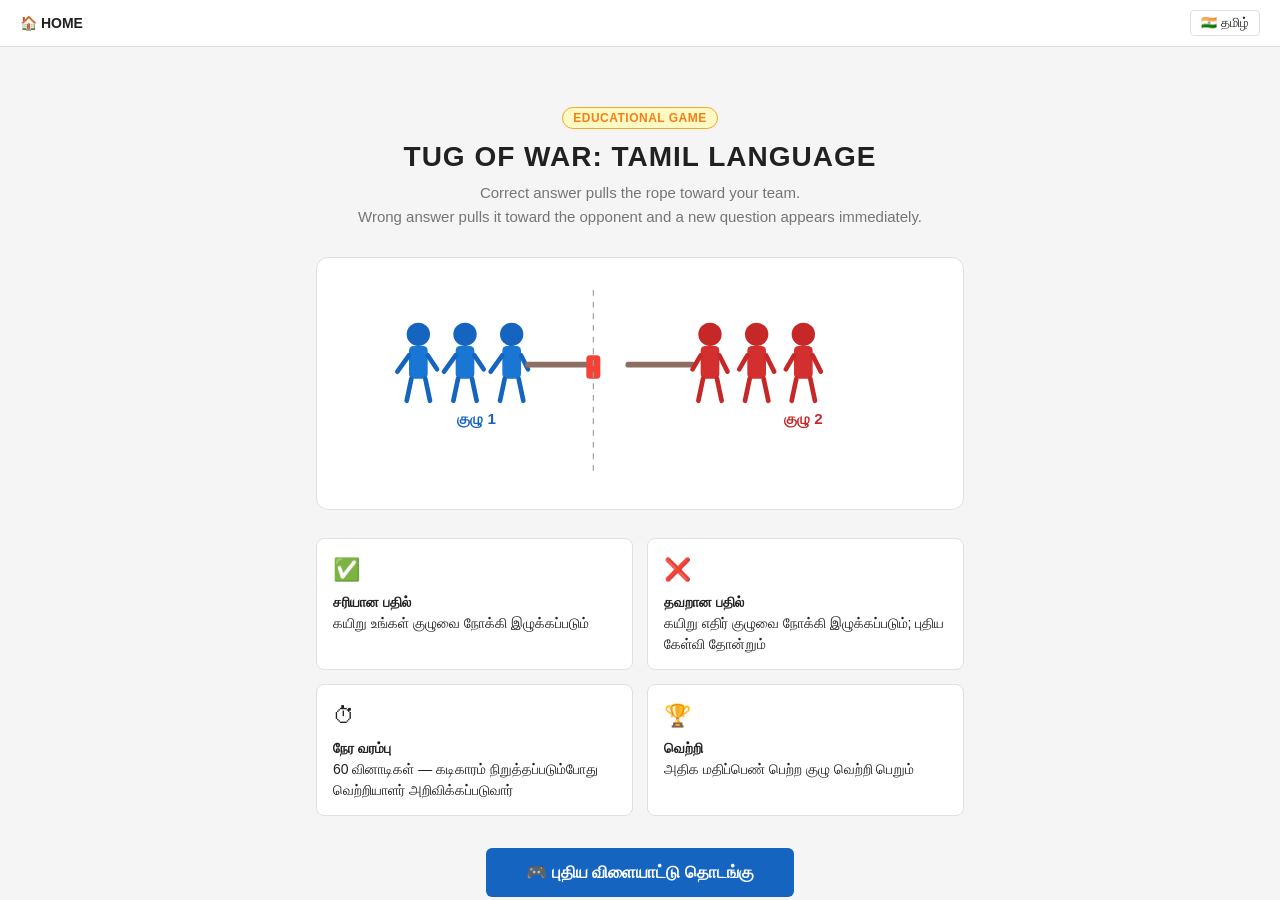
==== game/index.html @ 1cb3b63b "Add files via upload" ====
<!DOCTYPE html>
<html lang="ta">
<head>
  <meta charset="UTF-8" />
  <meta name="viewport" content="width=device-width, initial-scale=1.0" />
  <title>Tug of War: Tamil Language</title>
  <link rel="stylesheet" href="css/style.css" />
  <style>
    .hero-badge {
      display: inline-block;
      background: #FFF9C4;
      border: 1px solid #F9A825;
      color: #F57F17;
      font-size: 12px;
      font-weight: 700;
      padding: 3px 10px;
      border-radius: 20px;
      margin-bottom: 12px;
      letter-spacing: .5px;
    }
  </style>
</head>
<body>

<!-- Nav -->
<nav class="nav-bar">
  <span class="home-link">🏠 HOME</span>
  <span class="lang-badge">🇮🇳 தமிழ்</span>
</nav>

<!-- Landing -->
<main class="landing-wrapper">
  <span class="hero-badge">EDUCATIONAL GAME</span>
  <h1 class="game-title">TUG OF WAR: TAMIL LANGUAGE</h1>
  <p class="game-subtitle">
    Correct answer pulls the rope toward your team.<br>
    Wrong answer pulls it toward the opponent and a new question appears immediately.
  </p>

  <!-- Illustration -->
  <div class="landing-illustration">
    <svg class="tug-svg" viewBox="0 0 480 160" xmlns="http://www.w3.org/2000/svg">
      <!-- Team 1 (blue) figures -->
      <g transform="translate(30,20)">
        <!-- Person 1 -->
        <circle cx="20" cy="18" r="10" fill="#1565C0"/>
        <rect x="12" y="28" width="16" height="28" rx="4" fill="#1976D2"/>
        <line x1="12" y1="36" x2="2" y2="50" stroke="#1565C0" stroke-width="4" stroke-linecap="round"/>
        <line x1="28" y1="36" x2="36" y2="48" stroke="#1565C0" stroke-width="4" stroke-linecap="round"/>
        <line x1="14" y1="56" x2="10" y2="75" stroke="#1565C0" stroke-width="4" stroke-linecap="round"/>
        <line x1="26" y1="56" x2="30" y2="75" stroke="#1565C0" stroke-width="4" stroke-linecap="round"/>
        <!-- Person 2 -->
        <circle cx="60" cy="18" r="10" fill="#1565C0"/>
        <rect x="52" y="28" width="16" height="28" rx="4" fill="#1976D2"/>
        <line x1="52" y1="36" x2="42" y2="50" stroke="#1565C0" stroke-width="4" stroke-linecap="round"/>
        <line x1="68" y1="36" x2="76" y2="48" stroke="#1565C0" stroke-width="4" stroke-linecap="round"/>
        <line x1="54" y1="56" x2="50" y2="75" stroke="#1565C0" stroke-width="4" stroke-linecap="round"/>
        <line x1="66" y1="56" x2="70" y2="75" stroke="#1565C0" stroke-width="4" stroke-linecap="round"/>
        <!-- Person 3 -->
        <circle cx="100" cy="18" r="10" fill="#1565C0"/>
        <rect x="92" y="28" width="16" height="28" rx="4" fill="#1976D2"/>
        <line x1="92" y1="36" x2="82" y2="50" stroke="#1565C0" stroke-width="4" stroke-linecap="round"/>
        <line x1="108" y1="36" x2="114" y2="48" stroke="#1565C0" stroke-width="4" stroke-linecap="round"/>
        <line x1="94" y1="56" x2="90" y2="75" stroke="#1565C0" stroke-width="4" stroke-linecap="round"/>
        <line x1="106" y1="56" x2="110" y2="75" stroke="#1565C0" stroke-width="4" stroke-linecap="round"/>
        <!-- Rope from team 1 -->
        <line x1="114" y1="44" x2="170" y2="44" stroke="#8D6E63" stroke-width="5" stroke-linecap="round"/>
      </g>

      <!-- Center marker -->
      <rect x="194" y="56" width="12" height="20" rx="3" fill="#F44336"/>
      <!-- Dashed center line -->
      <line x1="200" y1="0" x2="200" y2="160" stroke="#9E9E9E" stroke-width="1" stroke-dasharray="5,5"/>

      <!-- Team 2 (red) figures -->
      <g transform="translate(230,20)">
        <!-- Rope to team 2 -->
        <line x1="0" y1="44" x2="55" y2="44" stroke="#8D6E63" stroke-width="5" stroke-linecap="round"/>
        <!-- Person 1 -->
        <circle cx="70" cy="18" r="10" fill="#C62828"/>
        <rect x="62" y="28" width="16" height="28" rx="4" fill="#D32F2F"/>
        <line x1="62" y1="36" x2="55" y2="48" stroke="#C62828" stroke-width="4" stroke-linecap="round"/>
        <line x1="78" y1="36" x2="85" y2="50" stroke="#C62828" stroke-width="4" stroke-linecap="round"/>
        <line x1="64" y1="56" x2="60" y2="75" stroke="#C62828" stroke-width="4" stroke-linecap="round"/>
        <line x1="76" y1="56" x2="80" y2="75" stroke="#C62828" stroke-width="4" stroke-linecap="round"/>
        <!-- Person 2 -->
        <circle cx="110" cy="18" r="10" fill="#C62828"/>
        <rect x="102" y="28" width="16" height="28" rx="4" fill="#D32F2F"/>
        <line x1="102" y1="36" x2="95" y2="48" stroke="#C62828" stroke-width="4" stroke-linecap="round"/>
        <line x1="118" y1="36" x2="125" y2="50" stroke="#C62828" stroke-width="4" stroke-linecap="round"/>
        <line x1="104" y1="56" x2="100" y2="75" stroke="#C62828" stroke-width="4" stroke-linecap="round"/>
        <line x1="116" y1="56" x2="120" y2="75" stroke="#C62828" stroke-width="4" stroke-linecap="round"/>
        <!-- Person 3 -->
        <circle cx="150" cy="18" r="10" fill="#C62828"/>
        <rect x="142" y="28" width="16" height="28" rx="4" fill="#D32F2F"/>
        <line x1="142" y1="36" x2="135" y2="48" stroke="#C62828" stroke-width="4" stroke-linecap="round"/>
        <line x1="158" y1="36" x2="165" y2="50" stroke="#C62828" stroke-width="4" stroke-linecap="round"/>
        <line x1="144" y1="56" x2="140" y2="75" stroke="#C62828" stroke-width="4" stroke-linecap="round"/>
        <line x1="156" y1="56" x2="160" y2="75" stroke="#C62828" stroke-width="4" stroke-linecap="round"/>
      </g>

      <!-- Labels -->
      <text x="100" y="115" text-anchor="middle" font-size="13" font-weight="700" fill="#1565C0">குழு 1</text>
      <text x="380" y="115" text-anchor="middle" font-size="13" font-weight="700" fill="#C62828">குழு 2</text>
    </svg>
  </div>

  <!-- Rule cards -->
  <div class="rule-cards">
    <div class="rule-card">
      <span class="rule-icon">✅</span>
      <strong>சரியான பதில்</strong><br>
      கயிறு உங்கள் குழுவை நோக்கி இழுக்கப்படும்
    </div>
    <div class="rule-card">
      <span class="rule-icon">❌</span>
      <strong>தவறான பதில்</strong><br>
      கயிறு எதிர் குழுவை நோக்கி இழுக்கப்படும்; புதிய கேள்வி தோன்றும்
    </div>
    <div class="rule-card">
      <span class="rule-icon">⏱</span>
      <strong>நேர வரம்பு</strong><br>
      60 வினாடிகள் — கடிகாரம் நிறுத்தப்படும்போது வெற்றியாளர் அறிவிக்கப்படுவார்
    </div>
    <div class="rule-card">
      <span class="rule-icon">🏆</span>
      <strong>வெற்றி</strong><br>
      அதிக மதிப்பெண் பெற்ற குழு வெற்றி பெறும்
    </div>
  </div>

  <a href="setup.html">
    <button class="btn btn-primary" style="font-size:17px; padding:14px 40px;">
      🎮 புதிய விளையாட்டு தொடங்கு
    </button>
  </a>
</main>

</body>
</html>
---- game/css/style.css ----
/* ── Reset & Base ── */
*, *::before, *::after { box-sizing: border-box; margin: 0; padding: 0; }

:root {
  --blue:       #1565C0;
  --blue-light: #1976D2;
  --blue-bg:    #E3F2FD;
  --red:        #C62828;
  --red-light:  #D32F2F;
  --red-bg:     #FFEBEE;
  --gray-bg:    #F5F5F5;
  --gray-card:  #FFFFFF;
  --border:     #E0E0E0;
  --text:       #212121;
  --text-muted: #757575;
  --green:      #2E7D32;
  --timer-bg:   #37474F;
}

body {
  font-family: 'Segoe UI', Arial, sans-serif;
  background: var(--gray-bg);
  color: var(--text);
  min-height: 100vh;
}

/* ── Shared Nav Bar ── */
.nav-bar {
  background: var(--gray-card);
  border-bottom: 1px solid var(--border);
  display: flex;
  align-items: center;
  justify-content: space-between;
  padding: 10px 20px;
  font-size: 14px;
}
.nav-bar .home-link {
  display: flex;
  align-items: center;
  gap: 6px;
  font-weight: 600;
  color: var(--text);
  text-decoration: none;
}
.nav-bar .lang-badge {
  border: 1px solid var(--border);
  padding: 4px 10px;
  border-radius: 4px;
  font-size: 13px;
}

/* ── Buttons ── */
.btn {
  display: inline-flex;
  align-items: center;
  justify-content: center;
  gap: 8px;
  padding: 12px 28px;
  border: none;
  border-radius: 6px;
  font-size: 15px;
  font-weight: 600;
  cursor: pointer;
  transition: opacity .15s, transform .1s;
}
.btn:active { transform: scale(.97); }
.btn-primary  { background: var(--blue); color: #fff; }
.btn-primary:hover  { opacity: .9; }
.btn-red      { background: var(--red);  color: #fff; }
.btn-red:hover      { opacity: .9; }
.btn-outline  { background: transparent; border: 2px solid var(--blue); color: var(--blue); }
.btn-outline:hover  { background: var(--blue-bg); }
.btn-green    { background: var(--green); color: #fff; }
.btn-green:hover    { opacity: .9; }
.btn-disabled { background: #BDBDBD; color: #fff; cursor: not-allowed; }

/* ── Cards ── */
.card {
  background: var(--gray-card);
  border-radius: 10px;
  box-shadow: 0 2px 8px rgba(0,0,0,.08);
  padding: 24px;
}

/* ── LANDING PAGE ── */
.landing-wrapper {
  max-width: 680px;
  margin: 60px auto;
  padding: 0 16px;
  text-align: center;
}
.landing-wrapper .game-title {
  font-size: 28px;
  font-weight: 800;
  letter-spacing: 1px;
  color: var(--text);
  margin-bottom: 8px;
}
.landing-wrapper .game-subtitle {
  color: var(--text-muted);
  margin-bottom: 28px;
  font-size: 15px;
  line-height: 1.6;
}
.landing-illustration {
  background: var(--gray-card);
  border-radius: 12px;
  border: 1px solid var(--border);
  padding: 32px 16px;
  margin-bottom: 28px;
  display: flex;
  align-items: center;
  justify-content: center;
}
.tug-svg { width: 100%; max-width: 480px; height: auto; }
.rule-cards {
  display: grid;
  grid-template-columns: 1fr 1fr;
  gap: 14px;
  margin-bottom: 32px;
  text-align: left;
}
.rule-card {
  background: var(--gray-card);
  border: 1px solid var(--border);
  border-radius: 8px;
  padding: 14px 16px;
  font-size: 14px;
  line-height: 1.5;
}
.rule-card .rule-icon { font-size: 22px; margin-bottom: 6px; display: block; }

/* ── SETUP PAGE ── */
.setup-wrapper {
  max-width: 520px;
  margin: 48px auto;
  padding: 0 16px;
}
.setup-wrapper h1 {
  font-size: 22px;
  font-weight: 700;
  margin-bottom: 24px;
  text-align: center;
}
.setup-section { margin-bottom: 24px; }
.setup-section label {
  display: block;
  font-size: 13px;
  font-weight: 600;
  color: var(--text-muted);
  text-transform: uppercase;
  letter-spacing: .5px;
  margin-bottom: 8px;
}
.team-inputs { display: flex; gap: 12px; }
.team-input-group { flex: 1; }
.team-input-group span {
  display: block;
  font-size: 12px;
  font-weight: 700;
  margin-bottom: 6px;
  padding: 3px 10px;
  border-radius: 4px;
  color: #fff;
  width: fit-content;
}
.team-input-group.t1 span { background: var(--blue); }
.team-input-group.t2 span { background: var(--red); }
.team-input-group input {
  width: 100%;
  padding: 10px 12px;
  border: 1px solid var(--border);
  border-radius: 6px;
  font-size: 15px;
  outline: none;
  transition: border-color .15s;
}
.team-input-group input:focus { border-color: var(--blue); }

.difficulty-cards {
  display: flex;
  gap: 12px;
}
.diff-card {
  flex: 1;
  border: 2px solid var(--border);
  border-radius: 8px;
  padding: 14px 10px;
  text-align: center;
  cursor: pointer;
  transition: border-color .15s, background .15s;
  position: relative;
}
.diff-card.selected {
  border-color: var(--blue);
  background: var(--blue-bg);
}
.diff-card.locked {
  opacity: .5;
  cursor: not-allowed;
}
.diff-card .diff-icon { font-size: 24px; margin-bottom: 6px; }
.diff-card .diff-name { font-weight: 700; font-size: 14px; }
.diff-card .diff-desc { font-size: 11px; color: var(--text-muted); margin-top: 3px; }
.diff-card .coming-tag {
  position: absolute;
  top: -8px; right: -8px;
  background: #FF6F00;
  color: #fff;
  font-size: 9px;
  font-weight: 700;
  padding: 2px 6px;
  border-radius: 10px;
}

.setup-start-btn { width: 100%; margin-top: 10px; padding: 14px; font-size: 16px; }

/* ── GAME PAGE ── */
.game-page { display: flex; flex-direction: column; height: 100vh; }

.score-bar {
  background: var(--gray-card);
  border-bottom: 1px solid var(--border);
  display: flex;
  align-items: center;
  justify-content: space-between;
  padding: 10px 24px;
}
.score-team {
  text-align: center;
  min-width: 80px;
}
.score-team .team-label {
  font-size: 12px;
  font-weight: 600;
  text-transform: uppercase;
  letter-spacing: .5px;
}
.score-team .team-score {
  font-size: 32px;
  font-weight: 800;
  line-height: 1.1;
}
.score-team.t1 .team-score { color: var(--blue); }
.score-team.t2 .team-score { color: var(--red); }

.timer-block {
  background: var(--timer-bg);
  color: #fff;
  border-radius: 8px;
  padding: 8px 18px;
  display: flex;
  align-items: center;
  gap: 8px;
  font-size: 20px;
  font-weight: 700;
}
.timer-block.urgent { background: var(--red); animation: pulse .6s infinite alternate; }
@keyframes pulse { to { opacity: .7; } }

/* Tug arena */
.tug-arena {
  background: var(--gray-card);
  border-bottom: 1px solid var(--border);
  display: flex;
  align-items: center;
  justify-content: center;
  min-height: 120px;
  overflow: hidden;
  position: relative;
}
.tug-track {
  display: flex;
  justify-content: center;
  width: 100%;
  transition: transform .5s cubic-bezier(.34,1.56,.64,1);
}
.tug-svg {
  width: 100%;
  max-width: 560px;
  display: block;
}

/* Question panels */
.question-panels {
  display: flex;
  flex: 1;
  overflow: hidden;
}
.q-panel {
  flex: 1;
  display: flex;
  flex-direction: column;
  padding: 18px 20px;
  overflow-y: auto;
}
.q-panel.t1 { background: var(--blue-bg); border-right: 2px solid var(--border); }
.q-panel.t2 { background: var(--red-bg); }

.q-panel-header {
  display: flex;
  align-items: center;
  justify-content: space-between;
  margin-bottom: 14px;
}
.q-panel-header .panel-team-name {
  font-weight: 700;
  font-size: 14px;
  color: #fff;
  padding: 4px 12px;
  border-radius: 20px;
}
.t1 .panel-team-name { background: var(--blue); }
.t2 .panel-team-name { background: var(--red); }
.q-panel-header .panel-score {
  font-size: 22px;
  font-weight: 800;
}
.t1 .panel-score { color: var(--blue); }
.t2 .panel-score { color: var(--red); }

.question-text {
  font-size: 16px;
  font-weight: 600;
  margin-bottom: 16px;
  line-height: 1.5;
  min-height: 48px;
}
.options-list { display: flex; flex-direction: column; gap: 9px; }
.option-btn {
  display: flex;
  align-items: center;
  gap: 12px;
  background: #fff;
  border: 1.5px solid var(--border);
  border-radius: 8px;
  padding: 11px 14px;
  font-size: 14px;
  font-weight: 500;
  cursor: pointer;
  text-align: left;
  transition: border-color .15s, background .15s;
}
.option-btn:hover { border-color: #90A4AE; background: #FAFAFA; }
.option-btn .opt-label {
  display: flex;
  align-items: center;
  justify-content: center;
  width: 26px;
  height: 26px;
  border-radius: 50%;
  font-size: 12px;
  font-weight: 700;
  color: #fff;
  flex-shrink: 0;
}
.t1 .opt-label { background: var(--blue); }
.t2 .opt-label { background: var(--red); }

.option-btn.correct  { background: #E8F5E9; border-color: var(--green); }
.option-btn.wrong    { background: #FFEBEE; border-color: var(--red); }
.option-btn.disabled { pointer-events: none; }

/* ── RESULTS PAGE ── */
.results-wrapper {
  max-width: 600px;
  margin: 40px auto;
  padding: 0 16px;
  text-align: center;
}
.winner-banner {
  font-size: 26px;
  font-weight: 800;
  margin-bottom: 6px;
}
.winner-banner.draw { color: var(--timer-bg); }
.winner-banner.t1   { color: var(--blue); }
.winner-banner.t2   { color: var(--red); }

.score-display {
  display: flex;
  gap: 16px;
  justify-content: center;
  margin: 20px 0;
}
.score-box {
  flex: 1;
  max-width: 200px;
  border-radius: 10px;
  padding: 20px;
  color: #fff;
}
.score-box.t1 { background: var(--blue); }
.score-box.t2 { background: var(--red); }
.score-box .sb-name { font-size: 14px; font-weight: 600; opacity: .9; }
.score-box .sb-score { font-size: 48px; font-weight: 800; line-height: 1.1; }

.action-buttons {
  display: flex;
  flex-direction: column;
  gap: 12px;
  margin-top: 24px;
}
.action-buttons .btn { width: 100%; padding: 14px; font-size: 15px; }

/* ── Responsive ── */
@media (max-width: 600px) {
  .rule-cards { grid-template-columns: 1fr; }
  .team-inputs { flex-direction: column; }
  .difficulty-cards { flex-direction: column; }
  .question-panels { flex-direction: column; }
  .q-panel.t1 { border-right: none; border-bottom: 2px solid var(--border); }
  .tug-arena { min-height: 90px; }
}
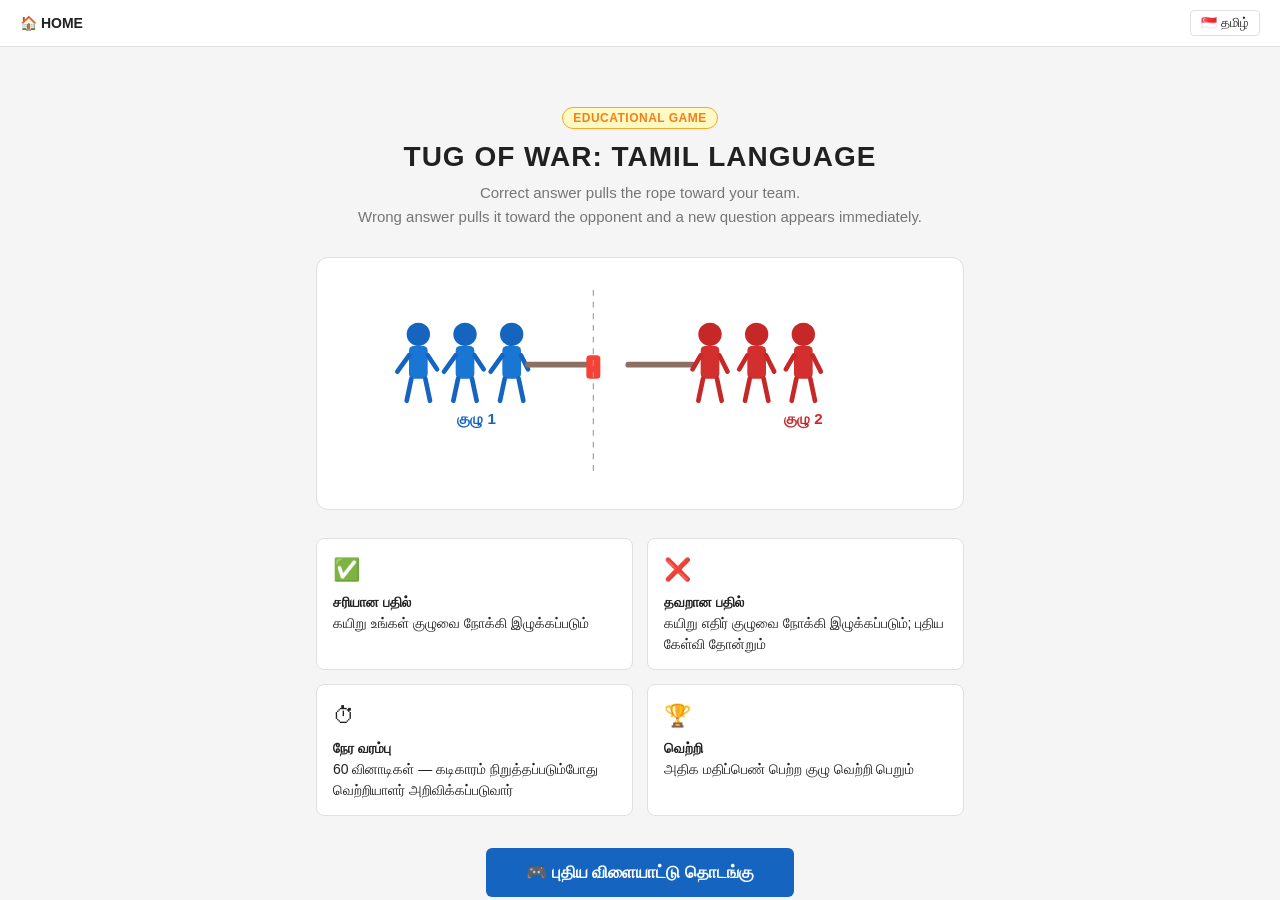
==== commit 4e1b774e: "Update index.html" ====
--- a/game/index.html
+++ b/game/index.html
@@ -25,7 +25,7 @@
 <!-- Nav -->
 <nav class="nav-bar">
   <span class="home-link">🏠 HOME</span>
-  <span class="lang-badge">🇮🇳 தமிழ்</span>
+  <span class="lang-badge">🇸🇬 தமிழ்</span>
 </nav>
 
 <!-- Landing -->
--- a/game/css/style.css
+++ b/game/css/style.css
@@ -405,10 +405,34 @@
 
 /* ── Responsive ── */
 @media (max-width: 600px) {
+  /* Landing & setup pages — stack vertically */
   .rule-cards { grid-template-columns: 1fr; }
   .team-inputs { flex-direction: column; }
   .difficulty-cards { flex-direction: column; }
-  .question-panels { flex-direction: column; }
-  .q-panel.t1 { border-right: none; border-bottom: 2px solid var(--border); }
+
+  /* Tug arena shrinks a little */
   .tug-arena { min-height: 90px; }
-}
+
+  /* Score bar — compact */
+  .score-bar { padding: 6px 8px; }
+  .score-team { min-width: 52px; }
+  .score-team .team-label { font-size: 10px; letter-spacing: 0; }
+  .score-team .team-score { font-size: 22px; }
+  .timer-block { font-size: 15px; padding: 5px 10px; gap: 5px; }
+
+  /* Question panels — KEEP side by side, just compact */
+  .question-panels { flex-direction: row; }
+  .q-panel { padding: 10px 7px; }
+  .q-panel.t1 { border-right: 2px solid var(--border); }
+
+  .q-panel-header { margin-bottom: 8px; }
+  .q-panel-header .panel-team-name { font-size: 11px; padding: 3px 8px; }
+  .q-panel-header .panel-score { font-size: 17px; }
+
+  .question-text { font-size: 12px; margin-bottom: 10px; min-height: unset; line-height: 1.4; }
+
+  .option-btn { padding: 7px 6px; gap: 6px; font-size: 12px; border-radius: 6px; }
+  .option-btn .opt-label { width: 20px; height: 20px; font-size: 9px; flex-shrink: 0; }
+
+  .options-list { gap: 6px; }
+}
